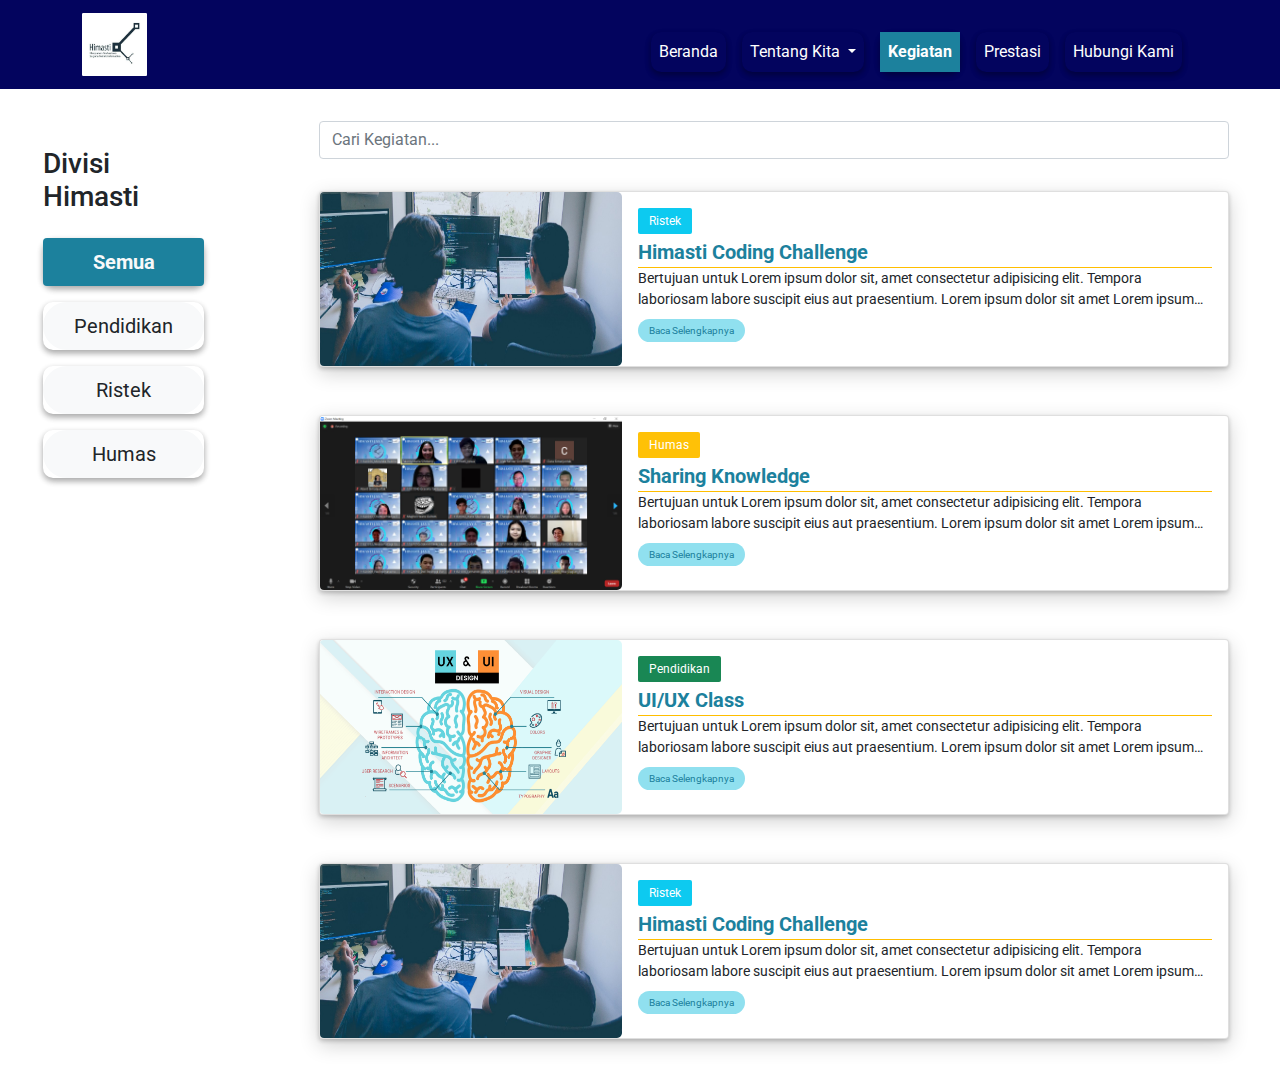
==== kegiatan.html @ 9a70e447 "add kegiatan" ====
<!DOCTYPE html>
<html lang="en">
<head>
    <meta charset="UTF-8">
    <meta http-equiv="X-UA-Compatible" content="IE=edge">
    <meta name="viewport" content="width=device-width, initial-scale=1.0">
    <link rel="stylesheet" href="css/bootstrap.min.css">
    <script src="js/bootstrap.min.js"></script>
   <link rel="stylesheet" href="customcss/style.css">
   
   
	<!-- Roboto Google Font -->
	<link rel="preconnect" href="https://fonts.googleapis.com">
	<link rel="preconnect" href="https://fonts.gstatic.com" crossorigin>
	<link href="https://fonts.googleapis.com/css2?family=Roboto&display=swap" rel="stylesheet">
    <title>Kegiatan Himasti</title>
</head>

    <!-- The Start of Navbar -->
    <nav class="navbar navbar-expand-lg navbar-light">
        <div class="container">
          <a class="navbar-brand" href="index.html"><img src="img/LogoHimasti.png" alt="logo himasti" /></a>
          <button class="navbar-toggler" type="button" data-bs-toggle="collapse" data-bs-target="#navbarSupportedContent" aria-controls="navbarSupportedContent" aria-expanded="false" aria-label="Toggle navigation">
            <span class="navbar-toggler-icon"></span>
          </button>
          <div class="collapse navbar-collapse" id="navbarSupportedContent">
            <ul class="navbar-nav mb-2 mb-lg-0 ms-auto">
              <li class="nav-item me-3">
                <a class="nav-link text-white" aria-current="page" href="#">Beranda</a>
              </li>
              <li class="nav-item dropdown me-3">
                <a class="nav-link dropdown-toggle text-white" href="#" id="navbarDropdown" role="button" data-bs-toggle="dropdown" aria-expanded="false"> Tentang Kita </a>
                <ul class="dropdown-menu" aria-labelledby="navbarDropdown">
                  <li><a class="dropdown-item" href="#">Visi Misi</a></li>
                  <li><a class="dropdown-item" href="#">Struktur Organisasi</a></li>
                  <li><a class="dropdown-item" href="#">Staff Dosen</a></li>
                </ul>
              </li>
              <li class="nav-item me-3">
                <a class="nav-link text-white active" href="#">Kegiatan</a>
              </li>
              <li class="nav-item me-3">
                <a class="nav-link text-white" href="#">Prestasi</a>
              </li>
              <li class="nav-item me-3">
                <a class="nav-link text-white" href="#">Hubungi Kami</a>
              </li>
            </ul>
          </div>
        </div>
      </nav>
      <!-- The End of Navbar -->
 
        <!--  The Start of Kegiatan Himasti -->
    <div id="container-kegiatan" class="row">
        <div class="col-sm-2 mx-auto">
            <ul id="side-nav" class="nav flex-column nav-pills">
                <h3>Divisi Himasti</h3>
                <li id="nav"> <a href="#" class="btn  btn-lg active aktif text-light rounded" role="button" >Semua</a></li>
                <li> <a href="#" class="btn btn-lg text-dark bg-light" role="button" >Pendidikan</a></li>
                <li><a href="#" class="btn  btn-lg text-dark bg-light" role="button" >Ristek</a></li>
                <li><a href="#" class="btn btn-lg text-dark bg-light" role="button" >Humas</a></li>
            </ul>    
        </div>
        <div class="col-sm-9 offset-1 ps-2 mx-auto">
            <div class="container">
                <div class="row height d-flex">
                    <div class="active-cyan-4 form-group has-search col-md-12 col-sm-12">
                        <div class="search">
                            <div class="search"> <input type="text" class="form-control search" placeholder="Cari Kegiatan...">
                        </div>
                    </div>    
                </div>
            </div>
            <div class="card mb-5 kegiatan-card">
                <div class="row g-0">
                    <div class="col-md-4">
                        <img src="./img/kegiatan/hcc.jpeg" class="img-fluid rounded-start" alt="...">
                    </div>
                    <div class="col-md-8">
                        <div class="card-body">
                            <a class="btn bg-info pend" href="#" role="button">Ristek</a>
                            <p class="desc">
                                <span class="card-title d-md-block">Himasti Coding Challenge</span>
                                    Bertujuan untuk Lorem ipsum dolor sit, amet consectetur adipisicing elit. Tempora laboriosam labore suscipit eius aut praesentium. Lorem ipsum dolor sit amet Lorem ipsum dolor sit Lorem ipsum, dolor sit amet consectetur adipisicing...
                            </p>
                            <a class="btn btn-sel" href="#" role="button">Baca Selengkapnya</a>
                        </div>
                    </div>
                </div>
            </div>
            <div class="card mb-5 kegiatan-card">
                <div class="row g-0">
                    <div class="col-md-4">
                        <img src="./img/kegiatan/sharing-knowledge.jpeg" class="img-fluid rounded-start" alt="...">
                    </div>
                    <div class="col-md-8">
                        <div class="card-body">
                            <a class="btn bg-warning pend" href="#" role="button">Humas</a>
                            <p class="desc">
                                <span class="card-title d-md-block">Sharing Knowledge</span>
                                    Bertujuan untuk Lorem ipsum dolor sit, amet consectetur adipisicing elit. Tempora laboriosam labore suscipit eius aut praesentium. Lorem ipsum dolor sit amet Lorem ipsum dolor sit Lorem ipsum, dolor sit amet consectetur adipisicing...
                            </p>
                            <a class="btn btn-sel" href="#" role="button">Baca Selengkapnya</a>
                        </div>
                    </div>
                </div>
            </div>
            <div class="card mb-5 kegiatan-card">
                <div class="row g-0">
                    <div class="col-md-4">
                        <img src="./img/kegiatan/ui-ux1.png" class="img-fluid rounded-start" alt="...">
                    </div>
                    <div class="col-md-8">
                        <div class="card-body">
                            <a class="btn bg-success pend" href="#" role="button">Pendidikan</a>
                            <p class="desc">
                                <span class="card-title d-md-block">UI/UX Class</span>
                                    Bertujuan untuk Lorem ipsum dolor sit, amet consectetur adipisicing elit. Tempora laboriosam labore suscipit eius aut praesentium. Lorem ipsum dolor sit amet Lorem ipsum dolor sit Lorem ipsum, dolor sit amet consectetur adipisicing...
                            </p>
                            <a class="btn btn-sel" href="#" role="button">Baca Selengkapnya</a>
                        </div>
                    </div>
                </div>
            </div>
            <div class="card mb-5 kegiatan-card">
                <div class="row g-0">
                    <div class="col-md-4">
                        <img src="./img/kegiatan/hcc.jpeg" class="img-fluid rounded-start" alt="...">
                    </div>
                    <div class="col-md-8">
                        <div class="card-body">
                            <a class="btn bg-info pend" href="#" role="button">Ristek</a>
                            <p class="desc">
                                <span class="card-title d-md-block">Himasti Coding Challenge</span>
                                    Bertujuan untuk Lorem ipsum dolor sit, amet consectetur adipisicing elit. Tempora laboriosam labore suscipit eius aut praesentium. Lorem ipsum dolor sit amet Lorem ipsum dolor sit Lorem ipsum, dolor sit amet consectetur adipisicing...
                            </p>
                            <a class="btn btn-sel" href="#" role="button">Baca Selengkapnya</a>
                        </div>
                    </div>
                </div>
            </div>
            
        </div>   
    </div>   
    <!-- The end of Kegiatan Himasti -->

</body>
</html>
---- customcss/style.css ----
body {
  font-family: "Roboto", sans-serif;
}

a {
  text-decoration: underline !;
}

hr {
  opacity: 1;
}

/* START OF STYLE NAVBAR */
.navbar img {
  width: 65px;
}

.navbar {
  background-color: #03045e;
}

.navbar ul li a:hover {
  color: #666b58;
  border-bottom: 1px solid #f2f2f2;
}

.navbar .nav-link {
  transition: all 0.3s ease-in-out;
}

.navbar .nav-link:hover {
  border-bottom: 1px solid #666b58;
}

/* END OF STYLE NAVBAR */

/* START OF SLIDER*/
.slider-caption {
  background-color: rgb(0, 0, 0, 0.7);
  border-radius: 60px 0 60px 0;
  position: absolute;
  top: -327px;
}

.slider {
  position: relative;
  margin-bottom: 100px;
}

/* END OF SLIDER */

/* START OF KAPRODI */
.jabatan {
  border-left: 5px solid #03045e;
}

ul li {
  list-style: none;
}

.kaprodi hr {
  border-bottom: 5px solid #03045e;
}

/* END OF KAPRODI */

/* The start of Tentnag Himasti */
.container {
  /* margin-top: 2rem; */
}

.container {
  font-family: 'Roboto', sans-serif;
}

.col-md-5 img {
  width: 100%;
  height: 300px;
}

.img-fluid {
  max-width: 100%;
}

#content-tentang {
  margin-right: 0;
}

#content-tentang h2 {
  color: #03045E;
  font-weight: bold;
}

.btn {
  border-radius: 30px;
  background-color: #03045E;
  color: #fff;
  cursor: pointer;
}

/* The end of Tentang Himasti */
/* NewsLetter Style */
#news .card {
  border-radius: 15px;
  box-shadow: 0 0 15px rgba(0, 0, 0, 0.2);
  border: none;
  overflow: hidden;
  transition: all 0.3s ease;
}

#news .card:hover {
  transform: scale(1.03);
}

#news .card h5 {
  font-size: 19px;
  font-weight: bold;
  color: #0077b6;
}

#news .card p {
  font-size: 14px;
}

#news .card .baca {
  font-size: 12px;
  color: #03045e;
  margin-top: -10px;
}

#news .card .date {
  font-size: 12px;
  color: #656565;
}

#news .newsletter-header {
  padding: 10px;
  border-radius: 15px;
  background-color: #03045e;
  color: #fff;
  /* font-weight: bold; */
}

#news .newsletter-text {
  line-height: 25px;
  text-align: justify;
}

#news .btn-subscribe {
  background-color: #90e0ef;
  border: none;
  color: #000;
}

/* The End of NewsLetter Style */

/* Lecturer Style */

.dosen-title {
  font-weight: bold;
  color: #0077b6;
}

#lecturer .card {
  border: none;
}

#lecturer .card h5 {
  font-weight: bold;
  color: #0077b6;
}

#lecturer .card .lecturer-img {
  border: 3px solid #0077b6;
  overflow: auto;
}

/* The End Of Lecturer Style */

/* The Start of Testimonial */
.testimonial-slider .carousel-indicators button {
  width: 10px;
  height: 10px;
  background-color: #fff;
  border-radius: 100%;
}

.testimonial-slider {
  padding: 10px 0px 40px;
  background-color: #03045E;
}

.img-responsive {
  border-radius: 50%;
  width: 100px;
  height: 100px;
  border: 5px rgb(167, 153, 153) solid;
}

figure {
  background-color: #fff;
  border-radius: 10px;
  padding: 1rem;
}

figcaption {
  color: #4099C8;
  font-size: .8rem;
  font-weight: bold;
}


/* The End of Testimonial */


/* prestasi.html */
/* Jumbotron Prestasi */
#prestasi-jumbotron {
  height: 600px;
  background-image: url(../img/prestasi/wisuda.jpg);
  background-size: cover;
  background-position: center;
}

#prestasi-jumbotron h1 {
  position: relative;
  top: 180px;
  padding: 20px;
  /* background-color: #0077B6; */
  border-radius: 20px 20px 0 0;
  color: #fff;
  font-weight: bolder;
  font-size: 200px;
}

/* End of Jumbotron Prestasi */

/* Table Prestasi */
#table-prestasi .card {
  top: -200px;
  border-radius: 20px;
  box-shadow: 0 0 47px rgba(0, 0, 0, 0.5);
}

/* The start of kegiatan Himasti */

#container-kegiatan{
  margin-top: 2rem;
  /* border: black solid 2px; */
}

.active{
  background-color: #1C819D;
  margin-top: 0;
  font-weight: bold;
}

#side-nav{
  padding: 1rem;
  margin-top: 10px;

}

.non-activer{
  background-color: #fff;
}
li{
  box-shadow: 0 3px 6px rgba(0,0,0,0.16), 0 3px 6px rgba(0,0,0,0.23);
  border-radius: 10px;
  margin-top: 1rem;

}
li a{
  color: #fff;
  width: 100%;
}

.rounded-start{
  width: 100%;
  height: 100%;
  border-radius: 5px;
}

.kegiatan-card{
  box-shadow: 0 2px 4px 0 rgba(0, 0, 0, 0.2), 0 6px 20px 0 rgba(0, 0, 0, 0.19);
}

.btn-sel,.pend{
  text-align: center;
  cursor: pointer;
}
.pend{
  border-radius: 2px;
  padding: 3px 10px 3px 10px;
  font-size: 12px;
  background-color: #9E7BFF;
  text-transform: capitalize;
  color: white;
  margin: 0px;
  width: fit-content;
}

.desc{
  margin-top: 3px;
  font-size: 14px;
  overflow: hidden;
  text-overflow: ellipsis;
  display: -webkit-box;
  -webkit-line-clamp: 3;
  -webkit-box-orient: vertical;
}

.card-title{
  display: block;
  font-size: 20px;
  font-weight: bold;
  color: #1c819d;
  border-bottom: 1px solid #ffbe00;
  margin-bottom: 0;
}
.btn-sel{
  background-color: #90E0EF;
  width: fit-content;
  margin-top: -15px;
  color: #1c819d;
  font-size: 10px;
  padding: 3px 10px 3px 10px;
}

.search{
  margin-bottom: 2rem;
}

/* The end of Kegiatan Himasti */
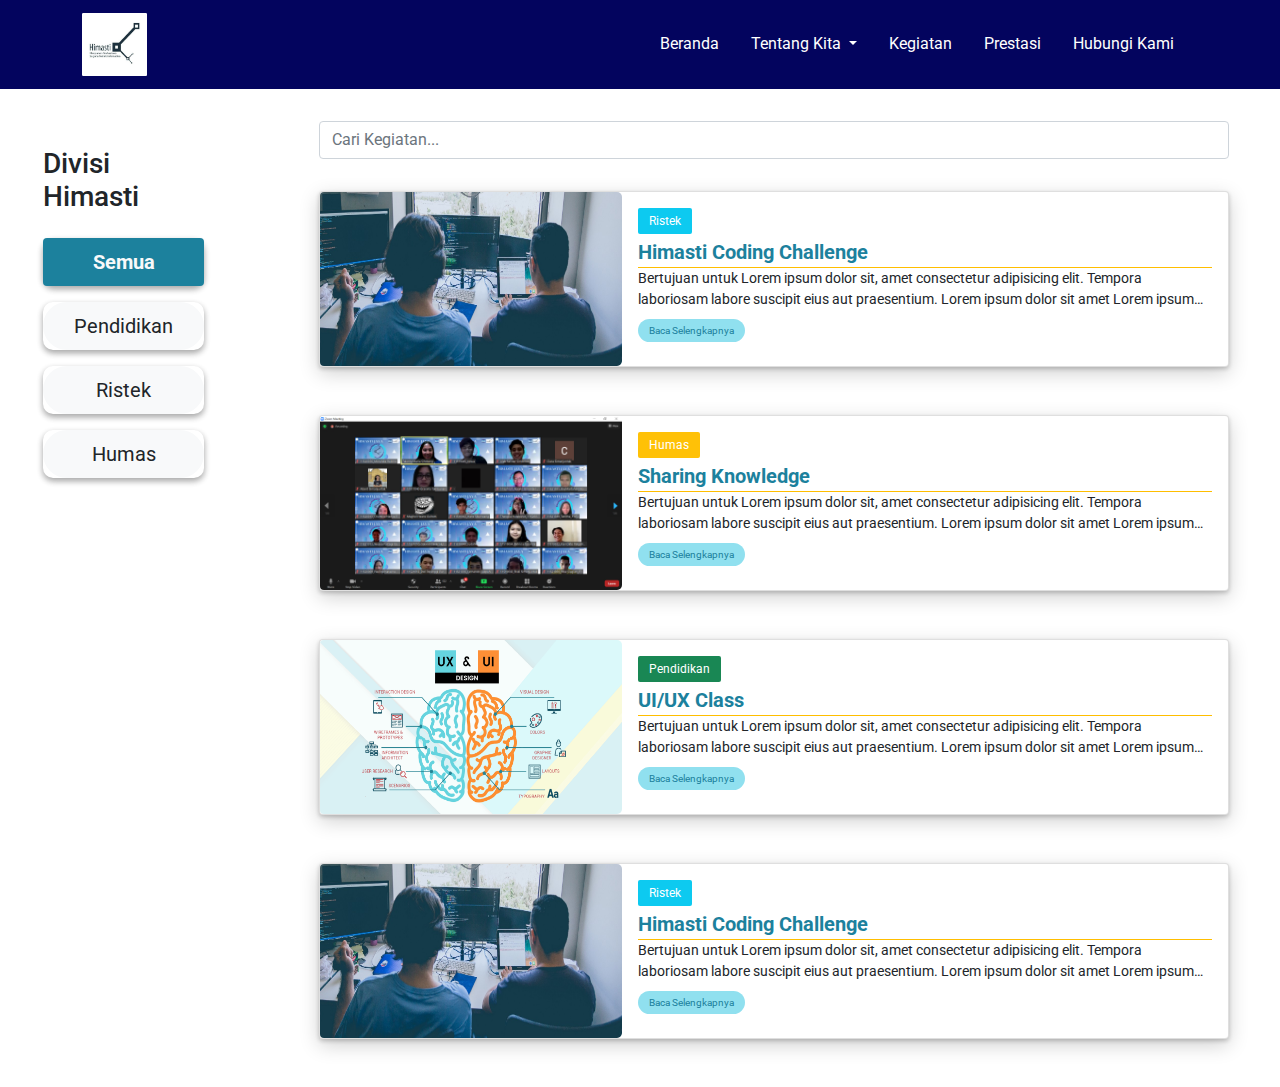
==== commit a274a282: "update repo kegiatan part2" ====
--- a/kegiatan.html
+++ b/kegiatan.html
@@ -56,10 +56,10 @@
         <div class="col-sm-2 mx-auto">
             <ul id="side-nav" class="nav flex-column nav-pills">
                 <h3>Divisi Himasti</h3>
-                <li id="nav"> <a href="#" class="btn  btn-lg active aktif text-light rounded" role="button" >Semua</a></li>
-                <li> <a href="#" class="btn btn-lg text-dark bg-light" role="button" >Pendidikan</a></li>
-                <li><a href="#" class="btn  btn-lg text-dark bg-light" role="button" >Ristek</a></li>
-                <li><a href="#" class="btn btn-lg text-dark bg-light" role="button" >Humas</a></li>
+                <li id="side-navbar"> <a href="#" class="btn  btn-lg active aktif text-light rounded" role="button" >Semua</a></li>
+                <li id="side-navbar"> <a href="#" class="btn btn-lg text-dark bg-light" role="button" >Pendidikan</a></li>
+                <li id="side-navbar"><a href="#" class="btn  btn-lg text-dark bg-light" role="button" >Ristek</a></li>
+                <li id="side-navbar"><a href="#" class="btn btn-lg text-dark bg-light" role="button" >Humas</a></li>
             </ul>    
         </div>
         <div class="col-sm-9 offset-1 ps-2 mx-auto">
@@ -81,7 +81,7 @@
                         <div class="card-body">
                             <a class="btn bg-info pend" href="#" role="button">Ristek</a>
                             <p class="desc">
-                                <span class="card-title d-md-block">Himasti Coding Challenge</span>
+                                <span id="judul-kegiatan" class="card-title d-md-block">Himasti Coding Challenge</span>
                                     Bertujuan untuk Lorem ipsum dolor sit, amet consectetur adipisicing elit. Tempora laboriosam labore suscipit eius aut praesentium. Lorem ipsum dolor sit amet Lorem ipsum dolor sit Lorem ipsum, dolor sit amet consectetur adipisicing...
                             </p>
                             <a class="btn btn-sel" href="#" role="button">Baca Selengkapnya</a>
@@ -98,7 +98,7 @@
                         <div class="card-body">
                             <a class="btn bg-warning pend" href="#" role="button">Humas</a>
                             <p class="desc">
-                                <span class="card-title d-md-block">Sharing Knowledge</span>
+                                <span id="judul-kegiatan" class="card-title d-md-block">Sharing Knowledge</span>
                                     Bertujuan untuk Lorem ipsum dolor sit, amet consectetur adipisicing elit. Tempora laboriosam labore suscipit eius aut praesentium. Lorem ipsum dolor sit amet Lorem ipsum dolor sit Lorem ipsum, dolor sit amet consectetur adipisicing...
                             </p>
                             <a class="btn btn-sel" href="#" role="button">Baca Selengkapnya</a>
@@ -115,7 +115,7 @@
                         <div class="card-body">
                             <a class="btn bg-success pend" href="#" role="button">Pendidikan</a>
                             <p class="desc">
-                                <span class="card-title d-md-block">UI/UX Class</span>
+                                <span id="judul-kegiatan" class="card-title d-md-block">UI/UX Class</span>
                                     Bertujuan untuk Lorem ipsum dolor sit, amet consectetur adipisicing elit. Tempora laboriosam labore suscipit eius aut praesentium. Lorem ipsum dolor sit amet Lorem ipsum dolor sit Lorem ipsum, dolor sit amet consectetur adipisicing...
                             </p>
                             <a class="btn btn-sel" href="#" role="button">Baca Selengkapnya</a>
@@ -132,7 +132,7 @@
                         <div class="card-body">
                             <a class="btn bg-info pend" href="#" role="button">Ristek</a>
                             <p class="desc">
-                                <span class="card-title d-md-block">Himasti Coding Challenge</span>
+                                <span id="judul-kegiatan" class="card-title d-md-block">Himasti Coding Challenge</span>
                                     Bertujuan untuk Lorem ipsum dolor sit, amet consectetur adipisicing elit. Tempora laboriosam labore suscipit eius aut praesentium. Lorem ipsum dolor sit amet Lorem ipsum dolor sit Lorem ipsum, dolor sit amet consectetur adipisicing...
                             </p>
                             <a class="btn btn-sel" href="#" role="button">Baca Selengkapnya</a>
--- a/customcss/style.css
+++ b/customcss/style.css
@@ -249,7 +249,7 @@
   /* border: black solid 2px; */
 }
 
-.active{
+#side-navbar .active{
   background-color: #1C819D;
   margin-top: 0;
   font-weight: bold;
@@ -261,16 +261,16 @@
 
 }
 
-.non-activer{
+.non-active{
   background-color: #fff;
 }
-li{
+#side-navbar{
   box-shadow: 0 3px 6px rgba(0,0,0,0.16), 0 3px 6px rgba(0,0,0,0.23);
   border-radius: 10px;
   margin-top: 1rem;
 
 }
-li a{
+#side-navbar a{
   color: #fff;
   width: 100%;
 }
@@ -310,7 +310,7 @@
   -webkit-box-orient: vertical;
 }
 
-.card-title{
+#judul-kegiatan{
   display: block;
   font-size: 20px;
   font-weight: bold;
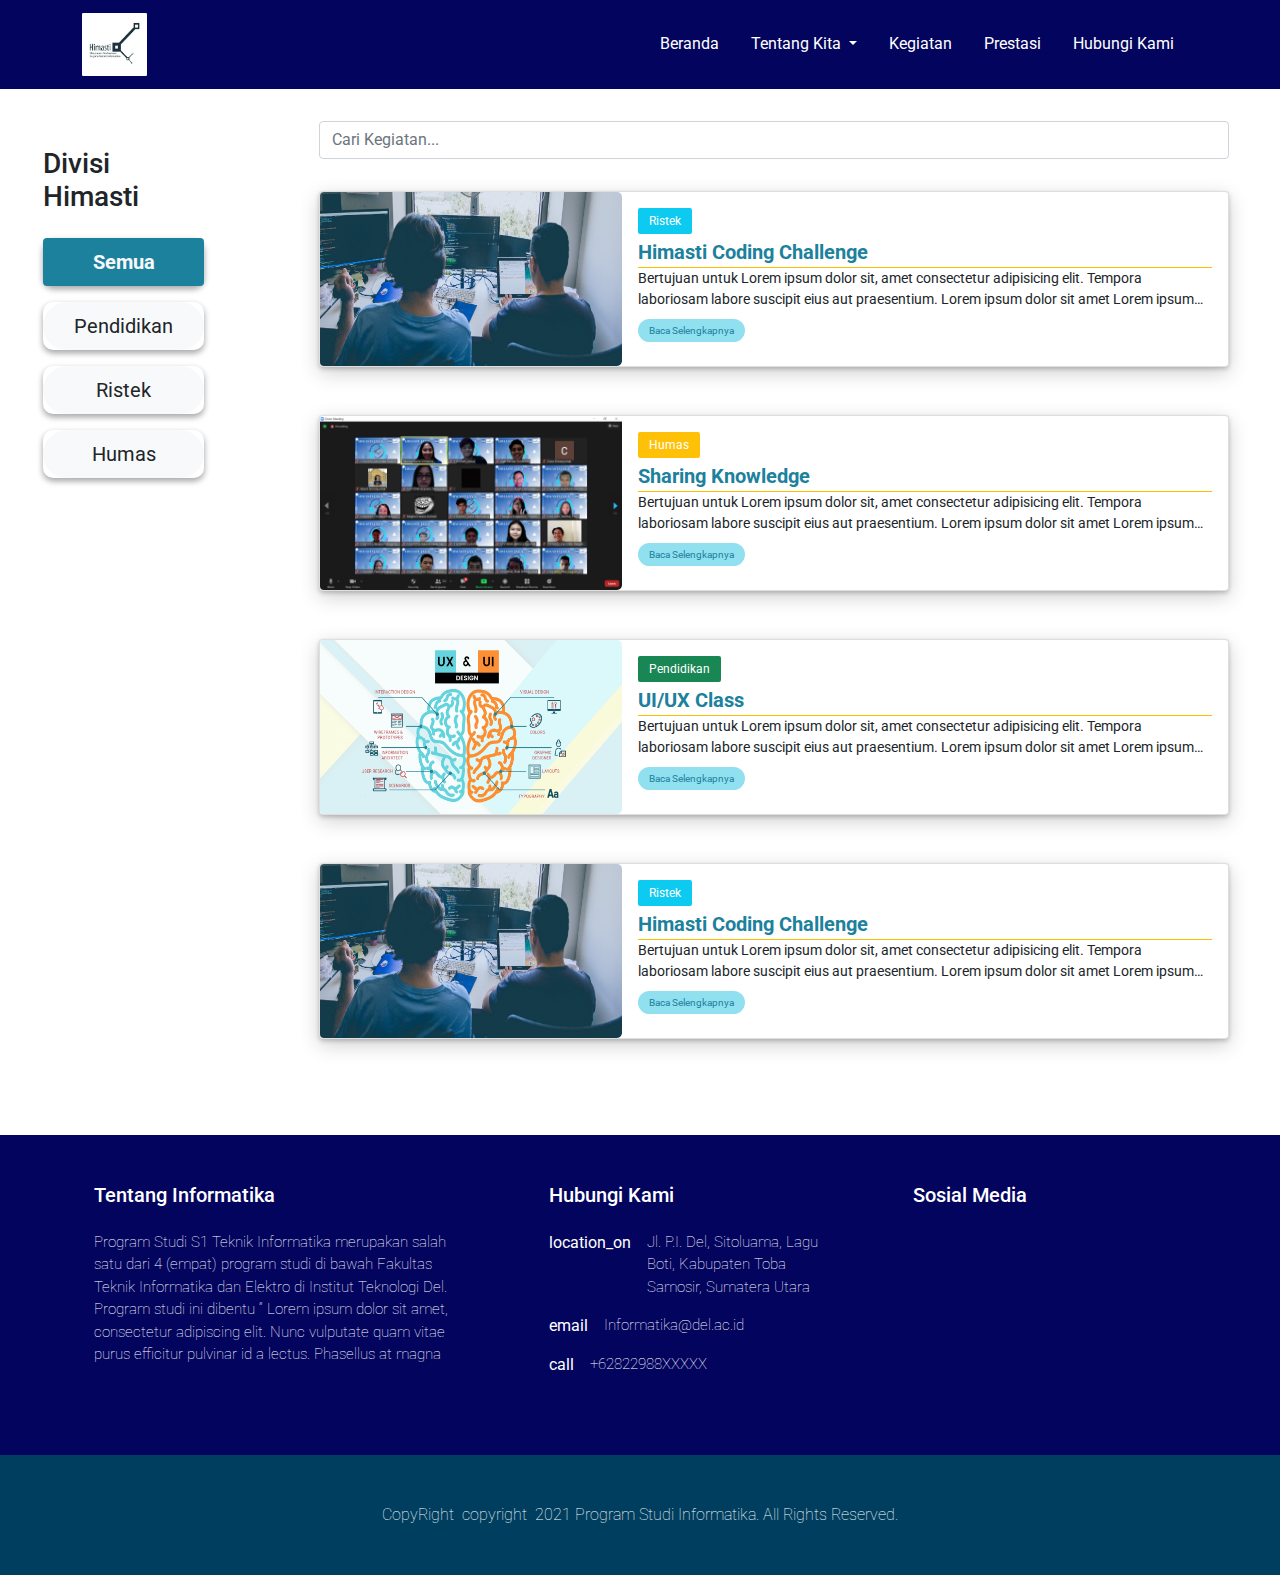
==== commit 10319e55: "Update kegiatan.html" ====
--- a/kegiatan.html
+++ b/kegiatan.html
@@ -145,5 +145,46 @@
     </div>   
     <!-- The end of Kegiatan Himasti -->
 
+    <!-- The START OF FOOTER -->
+    <section class="footer mt-5">
+        <div class="container pt-5 pb-5 d-flex justify-content-between">
+        <div class="footer-story col-md-4 mb-3">
+            <h5>Tentang Informatika</h5>
+            <p class="mt-4">
+            Program Studi S1 Teknik Informatika merupakan salah satu dari 4 (empat) program studi di bawah Fakultas Teknik Informatika dan Elektro di Institut Teknologi Del. Program studi ini dibentu “ Lorem ipsum dolor sit amet,
+            consectetur adipiscing elit. Nunc vulputate quam vitae purus efficitur pulvinar id a lectus. Phasellus at magna
+            </p>
+        </div>
+        <div class="footer-hubungi-kami col-md-3 mb-3">
+            <h5>Hubungi Kami</h5>
+            <div class="d-flex justify-content-start mt-4">
+            <span class="material-icons me-3"> location_on </span>
+            <p>Jl. P.I. Del, Sitoluama, Lagu Boti, Kabupaten Toba Samosir, Sumatera Utara</p>
+            </div>
+            <div class="d-flex justify-content-start">
+            <span class="material-icons me-3"> email</span>
+            <p>Informatika@del.ac.id</p>
+            </div>
+            <div class="d-flex justify-content-start">
+            <span class="material-icons me-3"> call</span>
+            <p>+62822988XXXXX</p>
+            </div>
+        </div>
+        <div class="footer-sosmed col-md-3 mb-3">
+            <h5>Sosial Media</h5>
+            <div class="icon-sosial-media d-flex mt-4">
+            <a class="text-white" href="https://www.facebook.com/Institut.Teknologi.Del/" target="_blank"><i class="bx bxl-facebook-square me-3"></i></a>
+            <a class="text-white" href="https://www.youtube.com/channel/UCi_VutHsvtyaJQ84s9xdSDg" target="_blank"> <i class="bx bxl-youtube me-3"></i> </a>
+            <a class="text-white" href="https://www.instagram.com/it.del/?hl=id" target="_blank"><i class="bx bxl-instagram"></i> </a>
+            </div>
+        </div>
+        </div>
+        <div class="footer-copyright">
+        <div class="container d-flex justify-content-center align-items-center p-5">CopyRight <span class="material-icons me-2 ms-2"> copyright </span> 2021 Program Studi Informatika. All Rights Reserved.</div>
+        </div>
+    </section>
+  <!-- The END OF FOOTER -->
+
+
 </body>
 </html>--- a/customcss/style.css
+++ b/customcss/style.css
@@ -25,7 +25,7 @@
 }
 
 .navbar .nav-link {
-  transition: all 0.3s ease-in-out;
+  transition: all 0.5s ease-in-out;
 }
 
 .navbar .nav-link:hover {
@@ -70,7 +70,7 @@
 }
 
 .container {
-  font-family: 'Roboto', sans-serif;
+  font-family: "Roboto", sans-serif;
 }
 
 .col-md-5 img {
@@ -87,13 +87,13 @@
 }
 
 #content-tentang h2 {
-  color: #03045E;
+  color: #03045e;
   font-weight: bold;
 }
 
 .btn {
   border-radius: 30px;
-  background-color: #03045E;
+  background-color: #03045e;
   color: #fff;
   cursor: pointer;
 }
@@ -154,6 +154,24 @@
 
 /* The End of NewsLetter Style */
 
+/* START OF STATUS */
+.astatus .material-icons {
+  font-size: 60px;
+  color: #03045e;
+}
+
+.astatus {
+  filter: drop-shadow(0 0 50px #34358a);
+  margin-bottom: 60px;
+  transition: all 0.3s;
+}
+
+.astatus:hover {
+  transform: scale(1.05);
+}
+
+/* END OF STATUS */
+
 /* Lecturer Style */
 
 .dosen-title {
@@ -187,7 +205,7 @@
 
 .testimonial-slider {
   padding: 10px 0px 40px;
-  background-color: #03045E;
+  background-color: #03045e;
 }
 
 .img-responsive {
@@ -204,14 +222,44 @@
 }
 
 figcaption {
-  color: #4099C8;
-  font-size: .8rem;
-  font-weight: bold;
-}
-
+  color: #4099c8;
+  font-size: 0.8rem;
+  font-weight: bold;
+}
 
 /* The End of Testimonial */
 
+/* START OF FOOTER */
+.footer {
+  background-color: #03045e;
+  color: #fff;
+}
+
+.footer .container {
+  flex-wrap: wrap;
+}
+
+.footer p {
+  font-size: 15px;
+  font-weight: lighter;
+}
+
+.icon-sosial-media .bx {
+  font-size: 60px;
+  transition: all 0.4s;
+}
+
+.icon-sosial-media .bx:hover {
+  font-size: 61px;
+  color: rgb(150, 150, 150);
+}
+
+.footer-copyright {
+  background-color: #003e5f;
+  font-weight: lighter;
+}
+
+/* END OF FOOTER */
 
 /* prestasi.html */
 /* Jumbotron Prestasi */
@@ -230,7 +278,7 @@
   border-radius: 20px 20px 0 0;
   color: #fff;
   font-weight: bolder;
-  font-size: 200px;
+  font-size: 5rem;
 }
 
 /* End of Jumbotron Prestasi */
@@ -240,67 +288,70 @@
   top: -200px;
   border-radius: 20px;
   box-shadow: 0 0 47px rgba(0, 0, 0, 0.5);
+  margin-bottom: -200px;
 }
 
 /* The start of kegiatan Himasti */
 
-#container-kegiatan{
+#container-kegiatan {
   margin-top: 2rem;
   /* border: black solid 2px; */
 }
 
-#side-navbar .active{
-  background-color: #1C819D;
+#side-navbar .active {
+  background-color: #1c819d;
   margin-top: 0;
   font-weight: bold;
 }
 
-#side-nav{
+#side-nav {
   padding: 1rem;
   margin-top: 10px;
-
-}
-
-.non-active{
+}
+
+.non-active {
   background-color: #fff;
 }
-#side-navbar{
-  box-shadow: 0 3px 6px rgba(0,0,0,0.16), 0 3px 6px rgba(0,0,0,0.23);
+
+#side-navbar {
+  box-shadow: 0 3px 6px rgba(0, 0, 0, 0.16), 0 3px 6px rgba(0, 0, 0, 0.23);
   border-radius: 10px;
   margin-top: 1rem;
-
-}
-#side-navbar a{
+}
+
+#side-navbar a {
   color: #fff;
   width: 100%;
 }
 
-.rounded-start{
+.rounded-start {
   width: 100%;
   height: 100%;
   border-radius: 5px;
 }
 
-.kegiatan-card{
+.kegiatan-card {
   box-shadow: 0 2px 4px 0 rgba(0, 0, 0, 0.2), 0 6px 20px 0 rgba(0, 0, 0, 0.19);
 }
 
-.btn-sel,.pend{
+.btn-sel,
+.pend {
   text-align: center;
   cursor: pointer;
 }
-.pend{
+
+.pend {
   border-radius: 2px;
   padding: 3px 10px 3px 10px;
   font-size: 12px;
-  background-color: #9E7BFF;
+  background-color: #9e7bff;
   text-transform: capitalize;
   color: white;
   margin: 0px;
   width: fit-content;
 }
 
-.desc{
+.desc {
   margin-top: 3px;
   font-size: 14px;
   overflow: hidden;
@@ -310,7 +361,7 @@
   -webkit-box-orient: vertical;
 }
 
-#judul-kegiatan{
+#judul-kegiatan {
   display: block;
   font-size: 20px;
   font-weight: bold;
@@ -318,8 +369,9 @@
   border-bottom: 1px solid #ffbe00;
   margin-bottom: 0;
 }
-.btn-sel{
-  background-color: #90E0EF;
+
+.btn-sel {
+  background-color: #90e0ef;
   width: fit-content;
   margin-top: -15px;
   color: #1c819d;
@@ -327,7 +379,7 @@
   padding: 3px 10px 3px 10px;
 }
 
-.search{
+.search {
   margin-bottom: 2rem;
 }
 
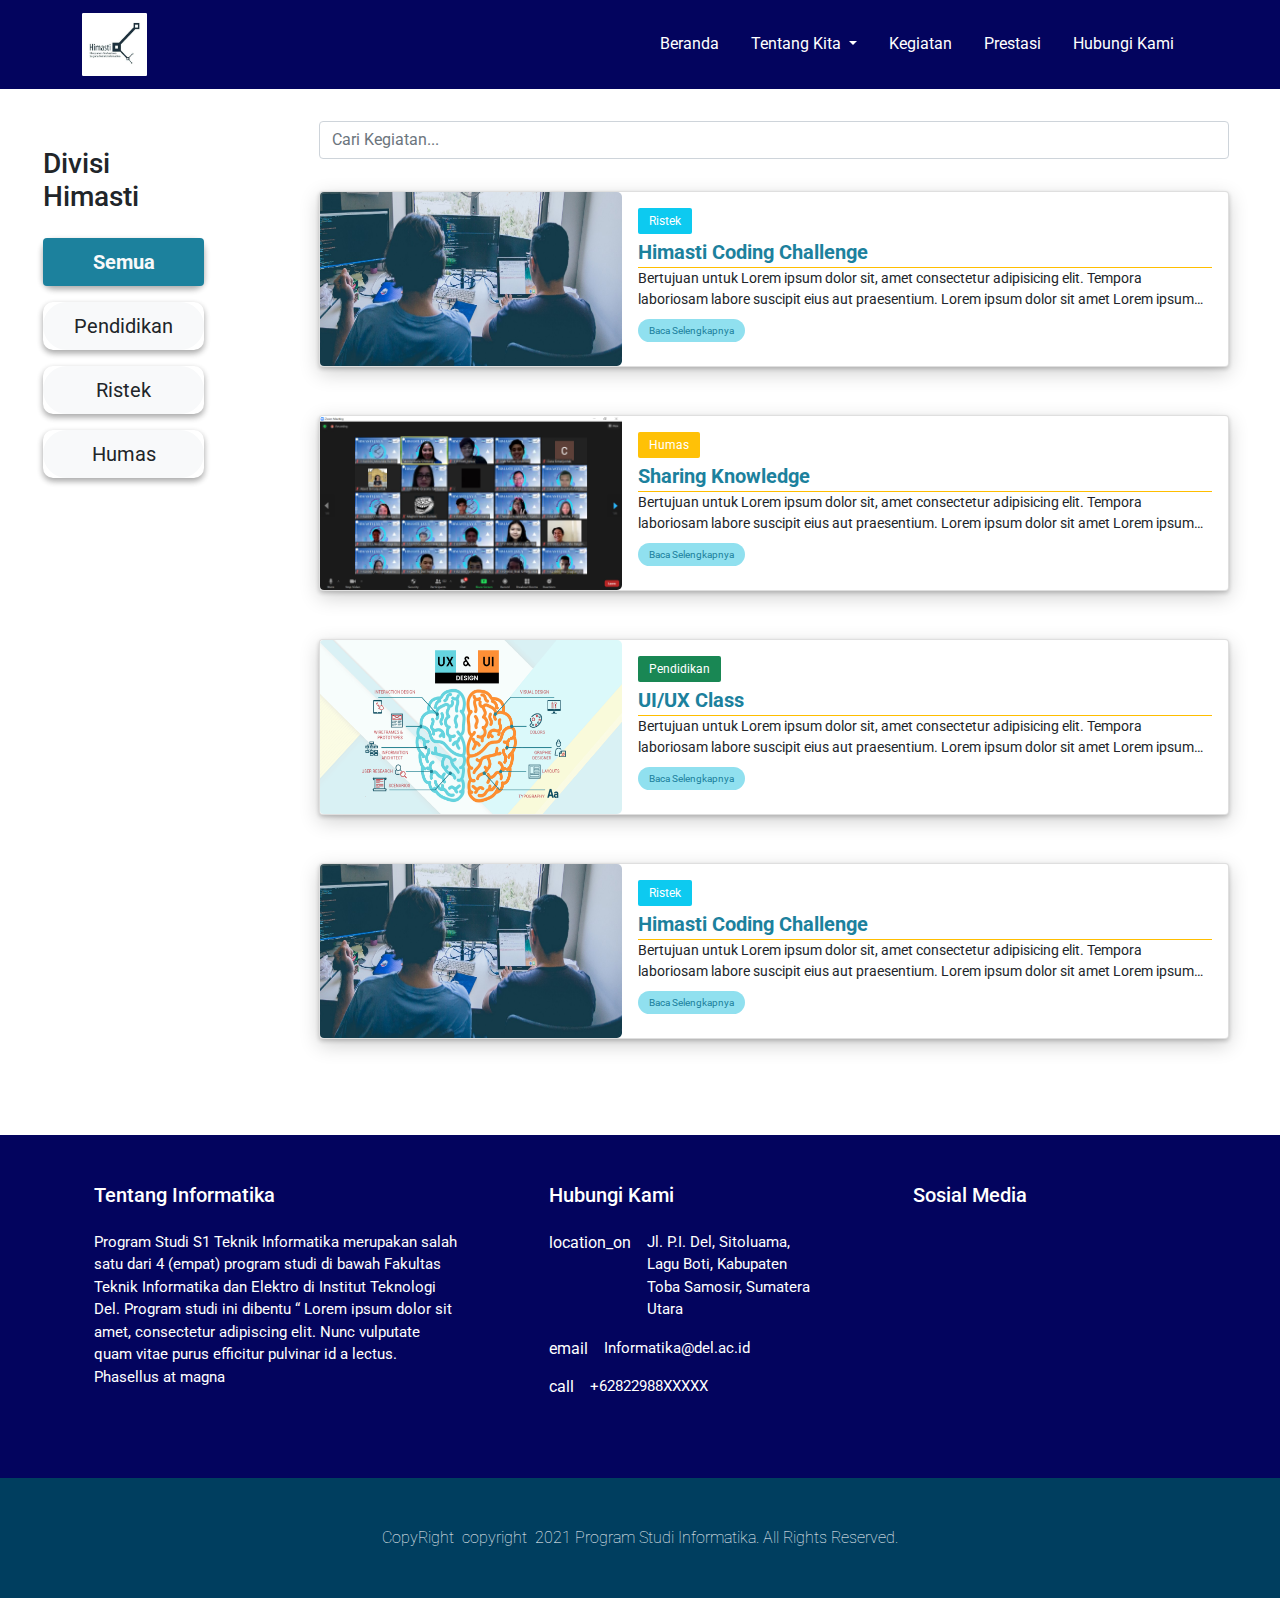
==== commit 0d5932b3: "update repo" ====
--- a/kegiatan.html
+++ b/kegiatan.html
@@ -13,7 +13,7 @@
 	<link rel="preconnect" href="https://fonts.googleapis.com">
 	<link rel="preconnect" href="https://fonts.gstatic.com" crossorigin>
 	<link href="https://fonts.googleapis.com/css2?family=Roboto&display=swap" rel="stylesheet">
-    <title>Kegiatan Himasti</title>
+    <title>Kegiatan Himasti - Informatika IT Del</title>
 </head>
 
     <!-- The Start of Navbar -->
@@ -26,24 +26,24 @@
           <div class="collapse navbar-collapse" id="navbarSupportedContent">
             <ul class="navbar-nav mb-2 mb-lg-0 ms-auto">
               <li class="nav-item me-3">
-                <a class="nav-link text-white" aria-current="page" href="#">Beranda</a>
+                <a class="nav-link text-white" aria-current="page" href="index.html">Beranda</a>
               </li>
               <li class="nav-item dropdown me-3">
                 <a class="nav-link dropdown-toggle text-white" href="#" id="navbarDropdown" role="button" data-bs-toggle="dropdown" aria-expanded="false"> Tentang Kita </a>
                 <ul class="dropdown-menu" aria-labelledby="navbarDropdown">
-                  <li><a class="dropdown-item" href="#">Visi Misi</a></li>
-                  <li><a class="dropdown-item" href="#">Struktur Organisasi</a></li>
-                  <li><a class="dropdown-item" href="#">Staff Dosen</a></li>
+                  <li><a class="dropdown-item" href="visimisi.html">Visi Misi</a></li>
+                  <li><a class="dropdown-item" href="struktur_organisasi.html">Struktur Organisasi</a></li>
+                  <li><a class="dropdown-item" href="staffdosen.html">Staff Dosen</a></li>
                 </ul>
               </li>
               <li class="nav-item me-3">
                 <a class="nav-link text-white active" href="#">Kegiatan</a>
               </li>
               <li class="nav-item me-3">
-                <a class="nav-link text-white" href="#">Prestasi</a>
+                <a class="nav-link text-white" href="prestasi.html">Prestasi</a>
               </li>
               <li class="nav-item me-3">
-                <a class="nav-link text-white" href="#">Hubungi Kami</a>
+                <a class="nav-link text-white" href="#footer">Hubungi Kami</a>
               </li>
             </ul>
           </div>
@@ -146,7 +146,7 @@
     <!-- The end of Kegiatan Himasti -->
 
     <!-- The START OF FOOTER -->
-    <section class="footer mt-5">
+    <section id="footer" class="footer mt-5">
         <div class="container pt-5 pb-5 d-flex justify-content-between">
         <div class="footer-story col-md-4 mb-3">
             <h5>Tentang Informatika</h5>
--- a/customcss/style.css
+++ b/customcss/style.css
@@ -65,10 +65,6 @@
 /* END OF KAPRODI */
 
 /* The start of Tentnag Himasti */
-.container {
-  /* margin-top: 2rem; */
-}
-
 .container {
   font-family: "Roboto", sans-serif;
 }
@@ -176,7 +172,8 @@
 
 .dosen-title {
   font-weight: bold;
-  color: #0077b6;
+  /* color: #0077b6; */
+  color: #03045e;
 }
 
 #lecturer .card {
@@ -189,8 +186,12 @@
 }
 
 #lecturer .card .lecturer-img {
-  border: 3px solid #0077b6;
+  filter: drop-shadow(0 0 17px #bfbfeb);
   overflow: auto;
+  transition: all 0.3s;
+}
+#lecturer .card .lecturer-img:hover {
+  transform: scale(1.05);
 }
 
 /* The End Of Lecturer Style */
@@ -229,6 +230,17 @@
 
 /* The End of Testimonial */
 
+/* The Start Of Join */
+.join {
+  background-color: #0077b6;
+  color: #fff;
+}
+.join button {
+  background-color: #03045e;
+  filter: drop-shadow(3px 3px 8px #fff);
+}
+/* The End Of Join */
+
 /* START OF FOOTER */
 .footer {
   background-color: #03045e;
@@ -241,7 +253,7 @@
 
 .footer p {
   font-size: 15px;
-  font-weight: lighter;
+  font-weight: li;
 }
 
 .icon-sosial-media .bx {
@@ -290,6 +302,27 @@
   box-shadow: 0 0 47px rgba(0, 0, 0, 0.5);
   margin-bottom: -200px;
 }
+
+/* STRUKTOR ORGANISASI */
+#struktur-jumbotron {
+  height: 600px;
+  background-image: url(../img/prestasi/wisuda.jpg);
+  background-size: cover;
+  background-position: center;
+}
+
+#struktur-jumbotron h1 {
+  position: relative;
+  top: 180px;
+  padding: 20px;
+  /* background-color: #0077B6; */
+  border-radius: 20px 20px 0 0;
+  color: #fff;
+  font-weight: bolder;
+  font-size: 5rem;
+}
+
+/* END OF STRUKTUR ORGANISASI */
 
 /* The start of kegiatan Himasti */
 
@@ -383,4 +416,36 @@
   margin-bottom: 2rem;
 }
 
-/* The end of Kegiatan Himasti */+/* The end of Kegiatan Himasti */
+
+/* The Start Of Visi Misi */
+.visimisi h1 {
+  color: #03045e;
+}
+.visimisi hr {
+  border-bottom: 5px solid #03045e;
+}
+.visimisi .material-icons {
+  font-size: 180px;
+  color: #003e5f;
+}
+.visimisi h2 {
+  font-size: 32px;
+  font-weight: bold;
+  color: #003e5f;
+}
+.visimisi p,
+.visimisi ol li {
+  font-size: 23px;
+}
+
+.visimisi p {
+  font-style: italic;
+}
+.visimisi .bottom-visi {
+  width: 240px;
+}
+.visimisi .bottom-misi {
+  width: 270px;
+}
+/* The End Of Visi Misi */
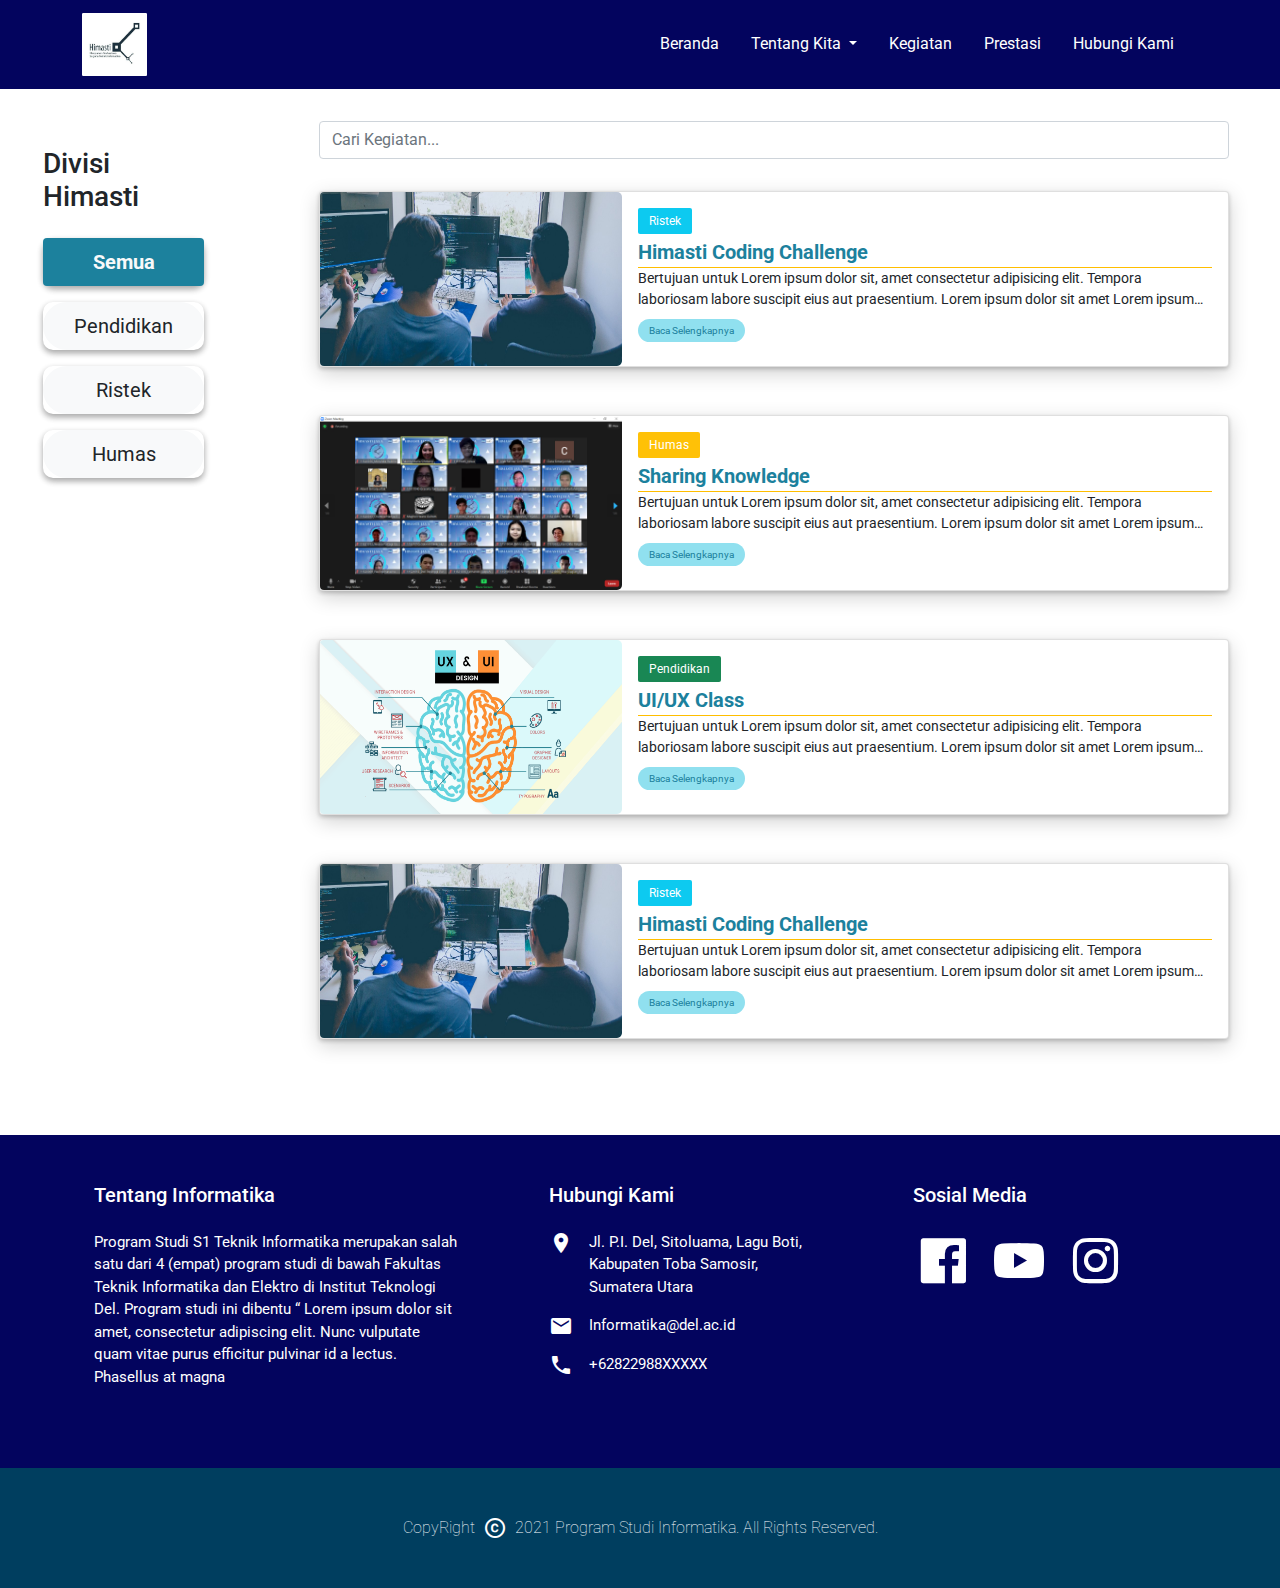
==== commit e704f515: "Update kegiatan.html" ====
--- a/kegiatan.html
+++ b/kegiatan.html
@@ -8,7 +8,10 @@
     <script src="js/bootstrap.min.js"></script>
    <link rel="stylesheet" href="customcss/style.css">
    
-   
+    <!-- LINK UNTUK ICON -->
+    <link rel="stylesheet" href="https://fonts.googleapis.com/icon?family=Material+Icons" />
+    <link href="https://unpkg.com/boxicons@2.0.9/css/boxicons.min.css" rel="stylesheet" />
+ 
 	<!-- Roboto Google Font -->
 	<link rel="preconnect" href="https://fonts.googleapis.com">
 	<link rel="preconnect" href="https://fonts.gstatic.com" crossorigin>
--- a/customcss/style.css
+++ b/customcss/style.css
@@ -19,6 +19,7 @@
   background-color: #03045e;
 }
 
+
 .navbar ul li a:hover {
   color: #666b58;
   border-bottom: 1px solid #f2f2f2;
@@ -30,6 +31,10 @@
 
 .navbar .nav-link:hover {
   border-bottom: 1px solid #666b58;
+}
+
+.navbar-toggler {
+  background-color: #fff !important;
 }
 
 /* END OF STYLE NAVBAR */
@@ -190,6 +195,7 @@
   overflow: auto;
   transition: all 0.3s;
 }
+
 #lecturer .card .lecturer-img:hover {
   transform: scale(1.05);
 }
@@ -235,10 +241,12 @@
   background-color: #0077b6;
   color: #fff;
 }
+
 .join button {
   background-color: #03045e;
   filter: drop-shadow(3px 3px 8px #fff);
 }
+
 /* The End Of Join */
 
 /* START OF FOOTER */
@@ -422,18 +430,22 @@
 .visimisi h1 {
   color: #03045e;
 }
+
 .visimisi hr {
   border-bottom: 5px solid #03045e;
 }
+
 .visimisi .material-icons {
   font-size: 180px;
   color: #003e5f;
 }
+
 .visimisi h2 {
   font-size: 32px;
   font-weight: bold;
   color: #003e5f;
 }
+
 .visimisi p,
 .visimisi ol li {
   font-size: 23px;
@@ -442,10 +454,13 @@
 .visimisi p {
   font-style: italic;
 }
+
 .visimisi .bottom-visi {
   width: 240px;
 }
+
 .visimisi .bottom-misi {
   width: 270px;
 }
-/* The End Of Visi Misi */
+
+/* The End Of Visi Misi */